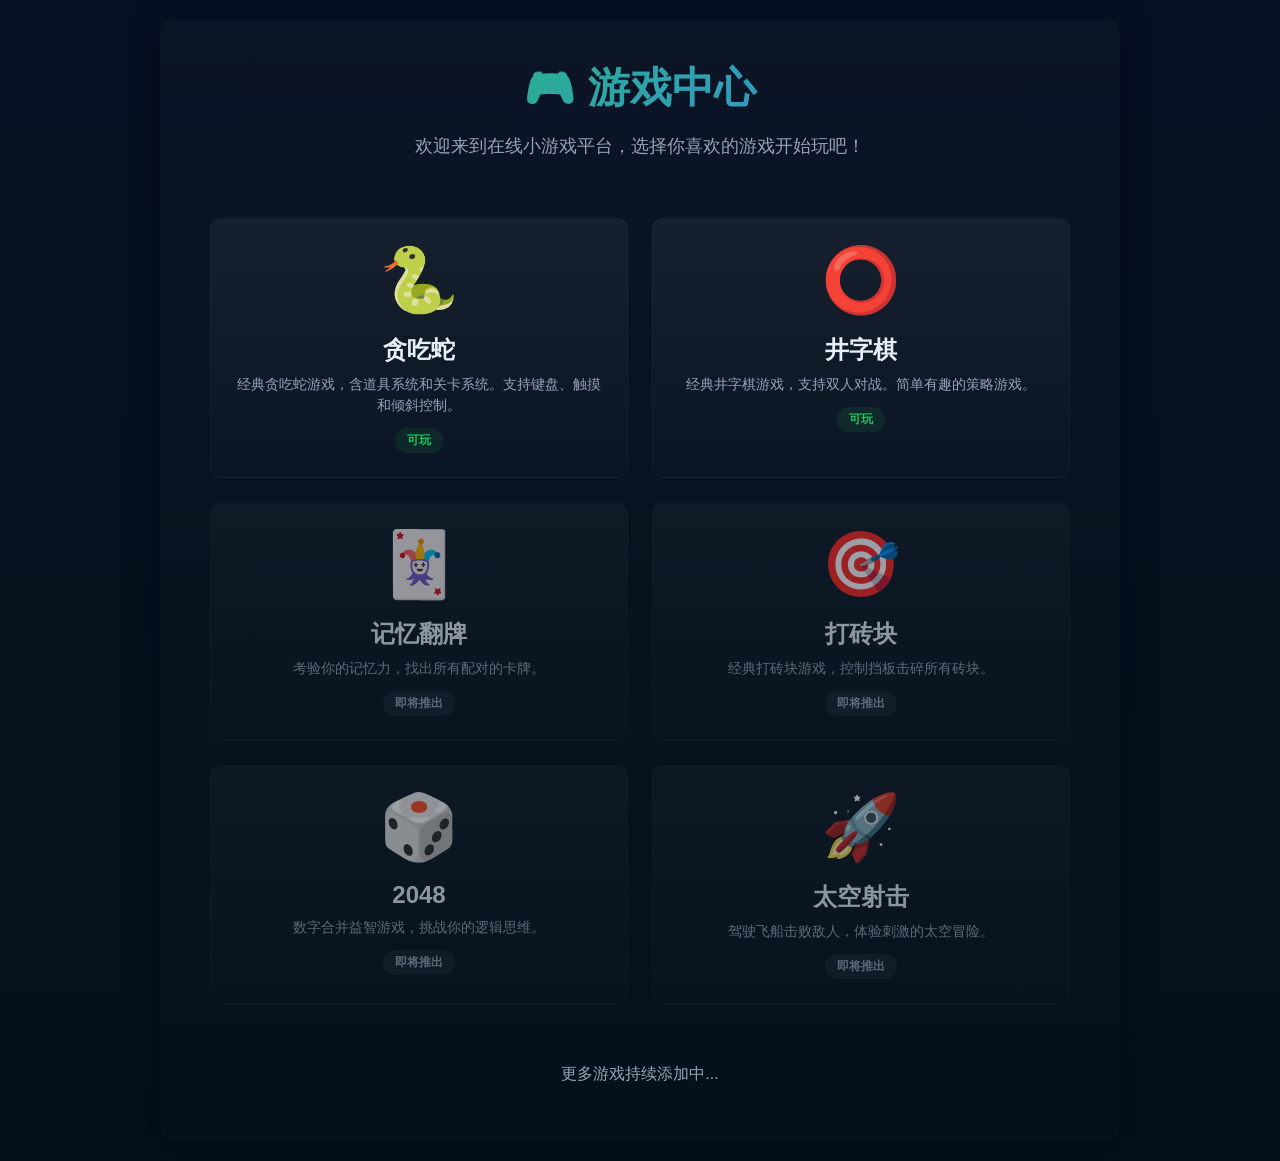
==== index.html @ 362be87c "Transform website into gaming portal with multiple games Co-authored-by: shengfen132 <253146597+shen" ====
<!doctype html>
<html lang="zh-CN">
<head>
  <meta charset="utf-8" />
  <meta name="viewport" content="width=device-width,initial-scale=1" />
  <title>游戏中心 - 在线小游戏平台</title>
  <link rel="stylesheet" href="style.css" />
  <style>
    .game-portal {
      text-align: center;
      padding: 40px 20px;
    }
    .game-portal h1 {
      font-size: 42px;
      margin-bottom: 12px;
      background: linear-gradient(135deg, #22c55e, #3b82f6);
      -webkit-background-clip: text;
      -webkit-text-fill-color: transparent;
      background-clip: text;
    }
    .game-portal .subtitle {
      color: var(--muted);
      font-size: 18px;
      margin-bottom: 40px;
    }
    .game-grid {
      display: grid;
      grid-template-columns: repeat(auto-fit, minmax(280px, 1fr));
      gap: 24px;
      max-width: 900px;
      margin: 0 auto;
      padding: 20px;
    }
    .game-card {
      background: linear-gradient(180deg, rgba(255,255,255,0.05), rgba(255,255,255,0.01));
      border: 1px solid var(--glass);
      border-radius: 12px;
      padding: 24px;
      transition: all 0.3s ease;
      text-decoration: none;
      color: inherit;
      display: flex;
      flex-direction: column;
      align-items: center;
      cursor: pointer;
    }
    .game-card:hover {
      transform: translateY(-4px);
      box-shadow: 0 8px 30px rgba(34, 197, 94, 0.2);
      border-color: rgba(34, 197, 94, 0.3);
    }
    .game-icon {
      font-size: 64px;
      margin-bottom: 16px;
    }
    .game-card h2 {
      font-size: 24px;
      margin: 0 0 8px 0;
      color: #e6eef6;
    }
    .game-card p {
      color: var(--muted);
      margin: 0;
      font-size: 14px;
      line-height: 1.5;
    }
    .game-status {
      margin-top: 12px;
      padding: 4px 12px;
      background: rgba(34, 197, 94, 0.1);
      color: #22c55e;
      border-radius: 12px;
      font-size: 12px;
      font-weight: 600;
    }
    .coming-soon {
      background: rgba(148, 163, 184, 0.1);
      color: var(--muted);
    }
  </style>
</head>
<body>
  <main class="container game-portal">
    <h1>🎮 游戏中心</h1>
    <p class="subtitle">欢迎来到在线小游戏平台，选择你喜欢的游戏开始玩吧！</p>
    
    <div class="game-grid">
      <a href="snake.html" class="game-card">
        <div class="game-icon">🐍</div>
        <h2>贪吃蛇</h2>
        <p>经典贪吃蛇游戏，含道具系统和关卡系统。支持键盘、触摸和倾斜控制。</p>
        <span class="game-status">可玩</span>
      </a>
      
      <a href="tictactoe.html" class="game-card">
        <div class="game-icon">⭕</div>
        <h2>井字棋</h2>
        <p>经典井字棋游戏，支持双人对战。简单有趣的策略游戏。</p>
        <span class="game-status">可玩</span>
      </a>
      
      <a href="#" class="game-card" onclick="return false;" style="opacity: 0.6; cursor: not-allowed;">
        <div class="game-icon">🃏</div>
        <h2>记忆翻牌</h2>
        <p>考验你的记忆力，找出所有配对的卡牌。</p>
        <span class="game-status coming-soon">即将推出</span>
      </a>
      
      <a href="#" class="game-card" onclick="return false;" style="opacity: 0.6; cursor: not-allowed;">
        <div class="game-icon">🎯</div>
        <h2>打砖块</h2>
        <p>经典打砖块游戏，控制挡板击碎所有砖块。</p>
        <span class="game-status coming-soon">即将推出</span>
      </a>
      
      <a href="#" class="game-card" onclick="return false;" style="opacity: 0.6; cursor: not-allowed;">
        <div class="game-icon">🎲</div>
        <h2>2048</h2>
        <p>数字合并益智游戏，挑战你的逻辑思维。</p>
        <span class="game-status coming-soon">即将推出</span>
      </a>
      
      <a href="#" class="game-card" onclick="return false;" style="opacity: 0.6; cursor: not-allowed;">
        <div class="game-icon">🚀</div>
        <h2>太空射击</h2>
        <p>驾驶飞船击败敌人，体验刺激的太空冒险。</p>
        <span class="game-status coming-soon">即将推出</span>
      </a>
    </div>
    
    <p class="hint" style="margin-top: 40px;">更多游戏持续添加中...</p>
  </main>
</body>
</html>
---- style.css ----
:root{
  --bg:#071025;
  --panel:#0b1220;
  --accent:#22c55e;
  --muted:#94a3b8;
  --glass: rgba(255,255,255,0.03);
}
*{box-sizing:border-box}
body{
  margin:0;
  font-family:Inter,Segoe UI,Arial,Helvetica,sans-serif;
  background:linear-gradient(180deg,#071022 0%, #04111a 100%);
  color:#e6eef6;
  min-height:100vh;
  display:flex;
  align-items:center;
  justify-content:center;
  padding:20px;
}
.container{
  width:100%;
  max-width:960px;
  background:linear-gradient(180deg, rgba(255,255,255,0.02), transparent);
  border-radius:12px;
  padding:18px;
  box-shadow: 0 8px 30px rgba(2,6,23,0.6);
}
.topbar{
  display:flex;
  align-items:center;
  justify-content:space-between;
  gap:12px;
  flex-wrap:wrap;
}
h1{margin:0 0 8px 0; font-size:20px}
.top-actions{display:flex; gap:12px; align-items:center; flex-wrap:wrap}
.score{font-weight:700}
.level{font-weight:700; color:#22c55e}
.controls{
  display:flex;
  justify-content:space-between;
  align-items:center;
  gap:12px;
  margin:12px 0;
  flex-wrap:wrap;
}
.controls button{padding:8px 12px}
.left-controls, .right-controls{display:flex; gap:8px; align-items:center}
.right-controls label{display:flex; align-items:center; gap:6px; color:var(--muted)}
.small{padding:6px 8px; font-size:13px}

.game-area{
  display:flex;
  gap:12px;
  align-items:flex-start;
  position:relative;
}
canvas{
  width:600px;
  max-width:60vw;
  height:auto;
  background:#021119;
  display:block;
  border-radius:8px;
  border:1px solid var(--glass);
}
.leaderboard{
  width:220px;
  background:linear-gradient(180deg, rgba(255,255,255,0.01), transparent);
  border-radius:8px;
  padding:10px;
  border:1px solid var(--glass);
  color:var(--muted);
}
.leaderboard h2{margin:0 0 8px 0; font-size:16px; color:var(--text)}
.leaderboard ol{padding-left:18px; margin:0 0 8px 0}
.hint{color:var(--muted); margin-top:10px}

/* 道具说明 */
.prop-legend, .level-legend{
  margin-top:12px;
  padding:10px;
  background:rgba(255,255,255,0.02);
  border-radius:8px;
  border:1px solid var(--glass);
  color:var(--muted);
}
.prop-legend summary, .level-legend summary{
  cursor:pointer;
  font-weight:600;
  padding:4px;
  user-select:none;
}
.prop-legend summary:hover, .level-legend summary:hover{
  color:var(--accent);
}
.prop-legend ul, .level-legend ul{
  margin:8px 0 0 0;
  padding-left:20px;
}
.prop-legend li, .level-legend li{
  margin:4px 0;
  font-size:14px;
}

/* 道具颜色 */
.prop-speed{color:#fbbf24}
.prop-slow{color:#3b82f6}
.prop-double{color:#8b5cf6}
.prop-invincible{color:#ec4899}
.prop-shrink{color:#10b981}

/* 关卡说明注释 */
.level-note{
  margin-top:8px;
  font-size:13px;
  color:#94a3b8;
}

/* 虚拟 D-pad（移动端） */
.dpad{
  position:absolute;
  left:12px;
  bottom:12px;
  width:140px;
  height:140px;
  display:grid;
  grid-template-rows:40px 60px 40px;
  grid-template-columns:40px 60px 40px;
  gap:6px;
  pointer-events:none; /* 默认不可点（在移动端检测到触摸时启用） */
}
.dpad-btn{
  pointer-events:auto;
  background:rgba(255,255,255,0.03);
  color:var(--text);
  border-radius:8px;
  border:1px solid rgba(255,255,255,0.04);
  font-size:18px;
  display:flex;
  align-items:center;
  justify-content:center;
  user-select:none;
  touch-action:none;
}
.dpad .up{grid-column:2; grid-row:1}
.dpad .left{grid-column:1; grid-row:2}
.dpad .down{grid-column:2; grid-row:2}
.dpad .right{grid-column:3; grid-row:2}

/* Modal */
.modal{
  position:fixed;
  inset:0;
  display:flex;
  align-items:center;
  justify-content:center;
  background:rgba(0,0,0,0.45);
  visibility:hidden;
  opacity:0;
  transition:opacity .15s;
}
.modal[aria-hidden="false"]{
  visibility:visible;
  opacity:1;
}
.modal-content{
  background:var(--panel);
  padding:16px;
  border-radius:10px;
  min-width:280px;
  color:var(--text);
}
.modal-content label{display:block; margin-top:8px}
.modal-actions{display:flex; gap:8px; justify-content:flex-end; margin-top:12px}

/* 适配小屏幕 */
@media (max-width:820px){
  .game-area{flex-direction:column; align-items:center}
  .leaderboard{width:100%; max-width:360px}
  .dpad{left:50%; transform:translateX(-50%); bottom:12px}
}
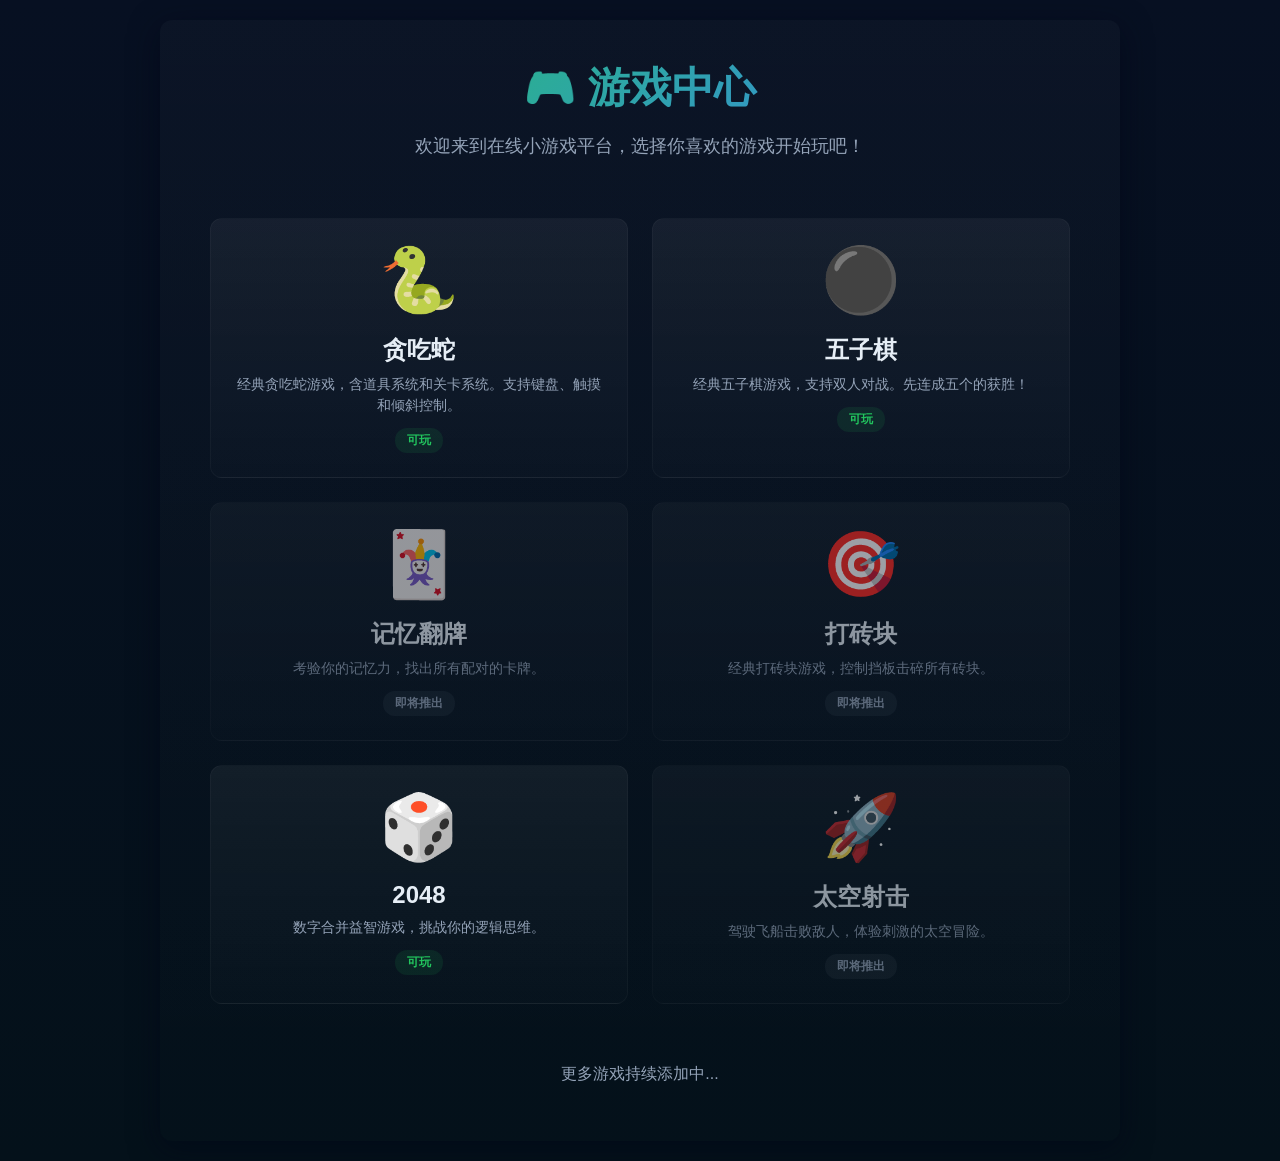
==== commit c0b14e69: "Convert tic-tac-toe to Gomoku and add 2048 game Co-authored-by: shengfen132 <253146597+shengfen132@u" ====
--- a/index.html
+++ b/index.html
@@ -77,6 +77,11 @@
       background: rgba(148, 163, 184, 0.1);
       color: var(--muted);
     }
+    .game-card.disabled {
+      opacity: 0.6;
+      cursor: not-allowed;
+      pointer-events: none;
+    }
   </style>
 </head>
 <body>
@@ -93,39 +98,39 @@
       </a>
       
       <a href="tictactoe.html" class="game-card">
-        <div class="game-icon">⭕</div>
-        <h2>井字棋</h2>
-        <p>经典井字棋游戏，支持双人对战。简单有趣的策略游戏。</p>
+        <div class="game-icon">⚫</div>
+        <h2>五子棋</h2>
+        <p>经典五子棋游戏，支持双人对战。先连成五个的获胜！</p>
         <span class="game-status">可玩</span>
       </a>
       
-      <a href="#" class="game-card" onclick="return false;" style="opacity: 0.6; cursor: not-allowed;">
+      <div class="game-card disabled" role="button" aria-disabled="true">
         <div class="game-icon">🃏</div>
         <h2>记忆翻牌</h2>
         <p>考验你的记忆力，找出所有配对的卡牌。</p>
         <span class="game-status coming-soon">即将推出</span>
-      </a>
+      </div>
       
-      <a href="#" class="game-card" onclick="return false;" style="opacity: 0.6; cursor: not-allowed;">
+      <div class="game-card disabled" role="button" aria-disabled="true">
         <div class="game-icon">🎯</div>
         <h2>打砖块</h2>
         <p>经典打砖块游戏，控制挡板击碎所有砖块。</p>
         <span class="game-status coming-soon">即将推出</span>
-      </a>
+      </div>
       
-      <a href="#" class="game-card" onclick="return false;" style="opacity: 0.6; cursor: not-allowed;">
+      <a href="2048.html" class="game-card">
         <div class="game-icon">🎲</div>
         <h2>2048</h2>
         <p>数字合并益智游戏，挑战你的逻辑思维。</p>
-        <span class="game-status coming-soon">即将推出</span>
+        <span class="game-status">可玩</span>
       </a>
       
-      <a href="#" class="game-card" onclick="return false;" style="opacity: 0.6; cursor: not-allowed;">
+      <div class="game-card disabled" role="button" aria-disabled="true">
         <div class="game-icon">🚀</div>
         <h2>太空射击</h2>
         <p>驾驶飞船击败敌人，体验刺激的太空冒险。</p>
         <span class="game-status coming-soon">即将推出</span>
-      </a>
+      </div>
     </div>
     
     <p class="hint" style="margin-top: 40px;">更多游戏持续添加中...</p>
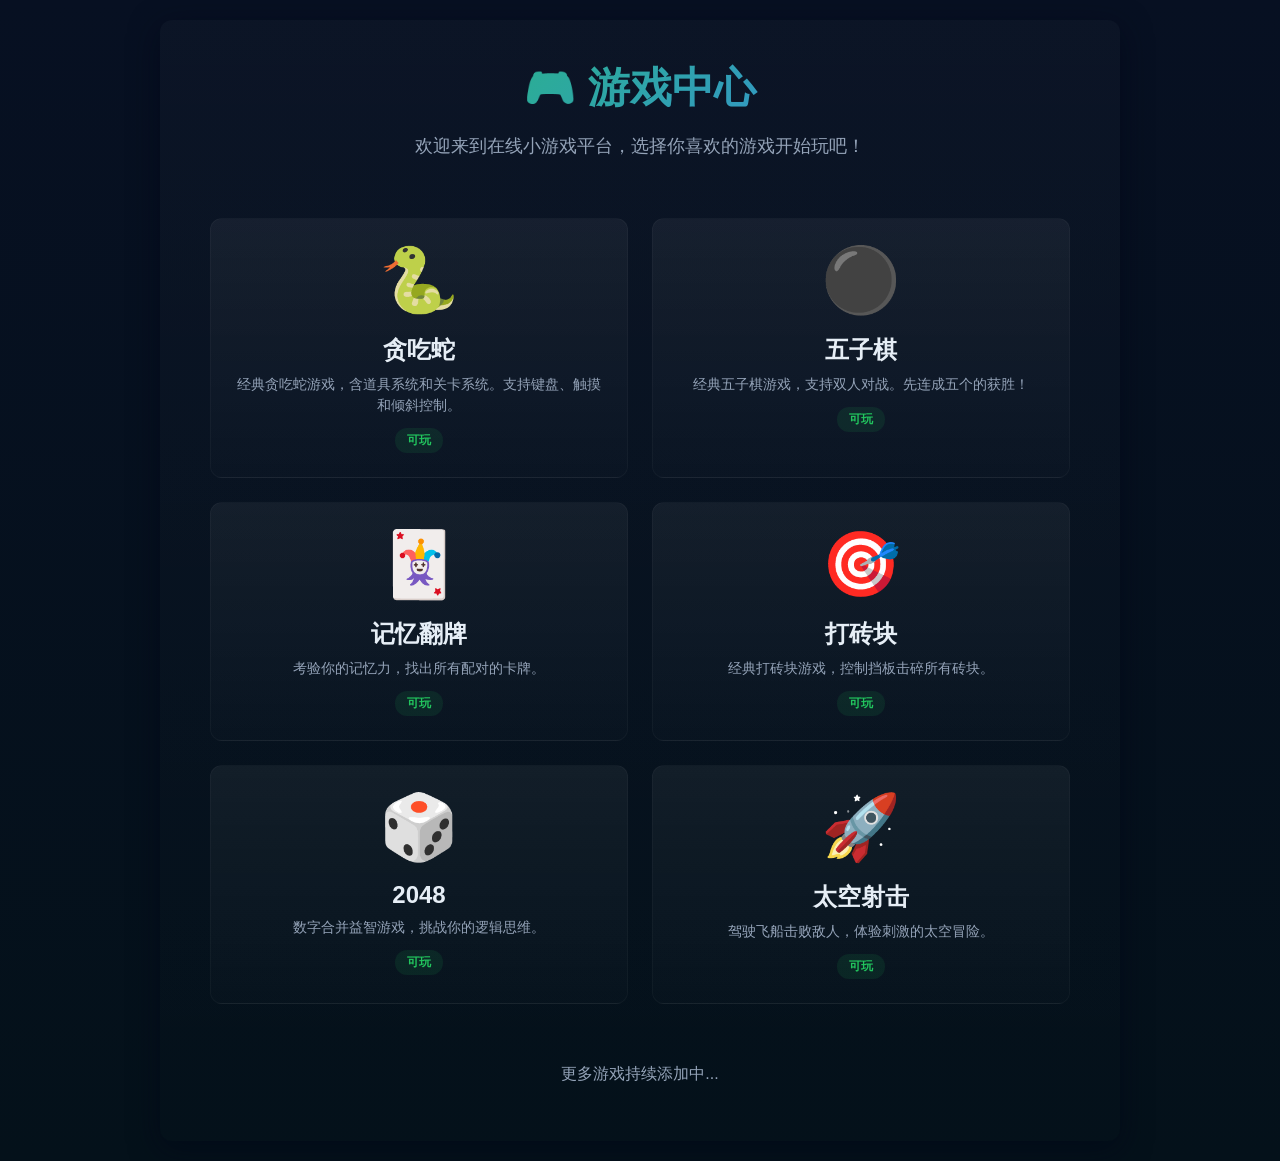
==== commit 35c40f94: "Add three new games: memory, breakout, and space shooter Co-authored-by: shengfen132 <253146597+shen" ====
--- a/index.html
+++ b/index.html
@@ -104,19 +104,19 @@
         <span class="game-status">可玩</span>
       </a>
       
-      <div class="game-card disabled" role="button" aria-disabled="true">
+      <a href="memory.html" class="game-card">
         <div class="game-icon">🃏</div>
         <h2>记忆翻牌</h2>
         <p>考验你的记忆力，找出所有配对的卡牌。</p>
-        <span class="game-status coming-soon">即将推出</span>
-      </div>
+        <span class="game-status">可玩</span>
+      </a>
       
-      <div class="game-card disabled" role="button" aria-disabled="true">
+      <a href="breakout.html" class="game-card">
         <div class="game-icon">🎯</div>
         <h2>打砖块</h2>
         <p>经典打砖块游戏，控制挡板击碎所有砖块。</p>
-        <span class="game-status coming-soon">即将推出</span>
-      </div>
+        <span class="game-status">可玩</span>
+      </a>
       
       <a href="2048.html" class="game-card">
         <div class="game-icon">🎲</div>
@@ -125,12 +125,12 @@
         <span class="game-status">可玩</span>
       </a>
       
-      <div class="game-card disabled" role="button" aria-disabled="true">
+      <a href="spaceshooter.html" class="game-card">
         <div class="game-icon">🚀</div>
         <h2>太空射击</h2>
         <p>驾驶飞船击败敌人，体验刺激的太空冒险。</p>
-        <span class="game-status coming-soon">即将推出</span>
-      </div>
+        <span class="game-status">可玩</span>
+      </a>
     </div>
     
     <p class="hint" style="margin-top: 40px;">更多游戏持续添加中...</p>
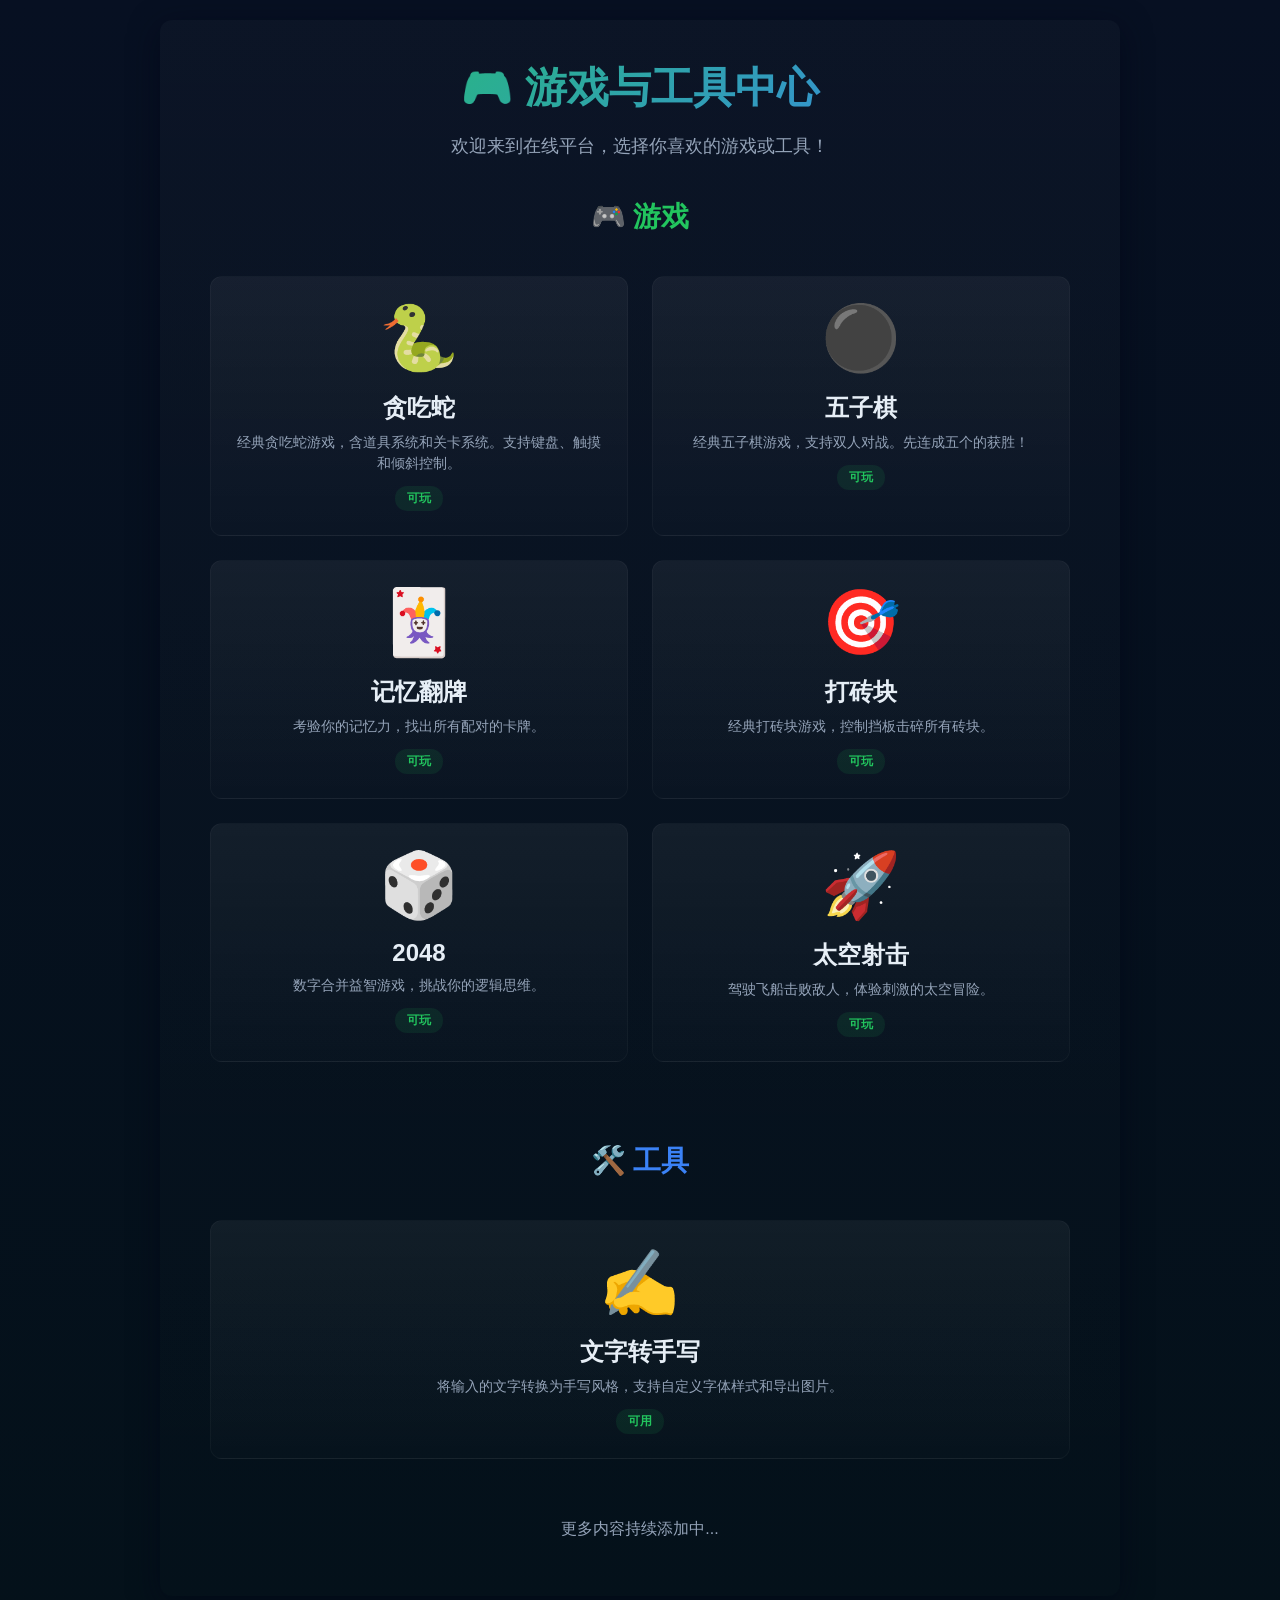
==== commit 5a90348a: "Add website categorization and text-to-handwriting tool Co-authored-by: shengfen132 <253146597+sheng" ====
--- a/index.html
+++ b/index.html
@@ -3,7 +3,7 @@
 <head>
   <meta charset="utf-8" />
   <meta name="viewport" content="width=device-width,initial-scale=1" />
-  <title>游戏中心 - 在线小游戏平台</title>
+  <title>游戏与工具中心 - 在线平台</title>
   <link rel="stylesheet" href="style.css" />
   <style>
     .game-portal {
@@ -86,9 +86,10 @@
 </head>
 <body>
   <main class="container game-portal">
-    <h1>🎮 游戏中心</h1>
-    <p class="subtitle">欢迎来到在线小游戏平台，选择你喜欢的游戏开始玩吧！</p>
+    <h1>🎮 游戏与工具中心</h1>
+    <p class="subtitle">欢迎来到在线平台，选择你喜欢的游戏或工具！</p>
     
+    <h2 style="text-align: center; margin: 40px 0 20px 0; color: #22c55e; font-size: 28px;">🎮 游戏</h2>
     <div class="game-grid">
       <a href="snake.html" class="game-card">
         <div class="game-icon">🐍</div>
@@ -133,7 +134,17 @@
       </a>
     </div>
     
-    <p class="hint" style="margin-top: 40px;">更多游戏持续添加中...</p>
+    <h2 style="text-align: center; margin: 60px 0 20px 0; color: #3b82f6; font-size: 28px;">🛠️ 工具</h2>
+    <div class="game-grid">
+      <a href="handwriting.html" class="game-card">
+        <div class="game-icon">✍️</div>
+        <h2>文字转手写</h2>
+        <p>将输入的文字转换为手写风格，支持自定义字体样式和导出图片。</p>
+        <span class="game-status">可用</span>
+      </a>
+    </div>
+    
+    <p class="hint" style="margin-top: 40px;">更多内容持续添加中...</p>
   </main>
 </body>
 </html>
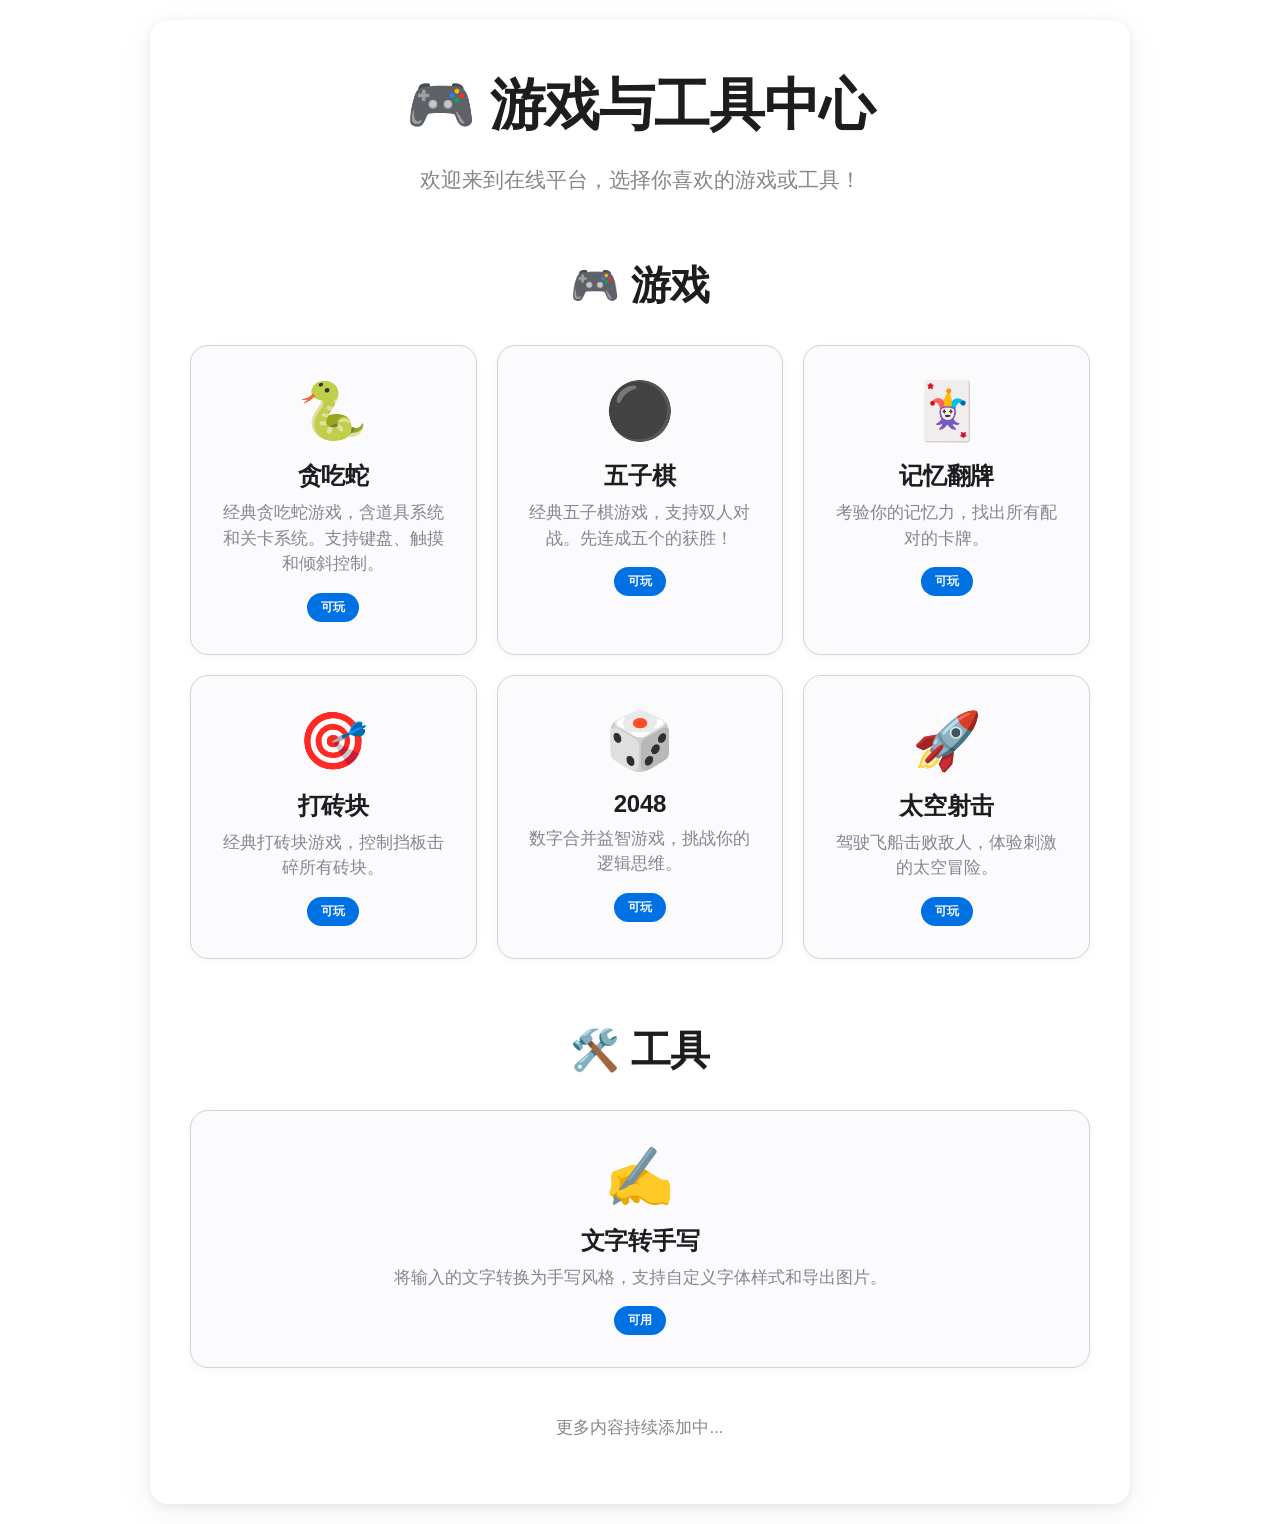
==== commit 03a315b5: "Add 5 new handwriting fonts and Apple-style design Co-authored-by: shengfen132 <253146597+shengfen13" ====
--- a/index.html
+++ b/index.html
@@ -8,79 +8,98 @@
   <style>
     .game-portal {
       text-align: center;
-      padding: 40px 20px;
+      padding: 48px 20px;
     }
     .game-portal h1 {
-      font-size: 42px;
-      margin-bottom: 12px;
-      background: linear-gradient(135deg, #22c55e, #3b82f6);
-      -webkit-background-clip: text;
-      -webkit-text-fill-color: transparent;
-      background-clip: text;
+      font-size: 56px;
+      font-weight: 600;
+      margin-bottom: 8px;
+      color: #1d1d1f;
+      letter-spacing: -0.02em;
     }
     .game-portal .subtitle {
-      color: var(--muted);
-      font-size: 18px;
-      margin-bottom: 40px;
+      color: #86868b;
+      font-size: 21px;
+      margin-bottom: 48px;
+      font-weight: 400;
+      line-height: 1.4;
     }
     .game-grid {
       display: grid;
       grid-template-columns: repeat(auto-fit, minmax(280px, 1fr));
-      gap: 24px;
-      max-width: 900px;
+      gap: 20px;
+      max-width: 980px;
       margin: 0 auto;
-      padding: 20px;
+      padding: 0 20px;
     }
     .game-card {
-      background: linear-gradient(180deg, rgba(255,255,255,0.05), rgba(255,255,255,0.01));
-      border: 1px solid var(--glass);
-      border-radius: 12px;
-      padding: 24px;
-      transition: all 0.3s ease;
+      background: #fbfbfd;
+      border: 1px solid #d2d2d7;
+      border-radius: 18px;
+      padding: 32px 24px;
+      transition: all 0.3s cubic-bezier(0.4, 0, 0.2, 1);
       text-decoration: none;
       color: inherit;
       display: flex;
       flex-direction: column;
       align-items: center;
       cursor: pointer;
+      box-shadow: 0 2px 8px rgba(0,0,0,0.04);
     }
     .game-card:hover {
       transform: translateY(-4px);
-      box-shadow: 0 8px 30px rgba(34, 197, 94, 0.2);
-      border-color: rgba(34, 197, 94, 0.3);
+      box-shadow: 0 8px 24px rgba(0,0,0,0.12);
+      border-color: #0071e3;
     }
     .game-icon {
-      font-size: 64px;
+      font-size: 56px;
       margin-bottom: 16px;
     }
     .game-card h2 {
       font-size: 24px;
+      font-weight: 600;
       margin: 0 0 8px 0;
-      color: #e6eef6;
+      color: #1d1d1f;
+      letter-spacing: -0.01em;
     }
     .game-card p {
-      color: var(--muted);
+      color: #86868b;
       margin: 0;
-      font-size: 14px;
+      font-size: 17px;
       line-height: 1.5;
+      font-weight: 400;
     }
     .game-status {
-      margin-top: 12px;
-      padding: 4px 12px;
-      background: rgba(34, 197, 94, 0.1);
-      color: #22c55e;
-      border-radius: 12px;
+      margin-top: 16px;
+      padding: 6px 14px;
+      background: #0071e3;
+      color: #ffffff;
+      border-radius: 980px;
       font-size: 12px;
       font-weight: 600;
+      letter-spacing: -0.01em;
     }
     .coming-soon {
-      background: rgba(148, 163, 184, 0.1);
-      color: var(--muted);
+      background: #f5f5f7;
+      color: #86868b;
     }
     .game-card.disabled {
       opacity: 0.6;
       cursor: not-allowed;
       pointer-events: none;
+    }
+    .section-title {
+      text-align: center;
+      margin: 64px 0 32px 0;
+      color: #1d1d1f;
+      font-size: 40px;
+      font-weight: 600;
+      letter-spacing: -0.01em;
+    }
+    .hint {
+      color: #86868b;
+      margin-top: 48px;
+      font-size: 17px;
     }
   </style>
 </head>
@@ -89,7 +108,7 @@
     <h1>🎮 游戏与工具中心</h1>
     <p class="subtitle">欢迎来到在线平台，选择你喜欢的游戏或工具！</p>
     
-    <h2 style="text-align: center; margin: 40px 0 20px 0; color: #22c55e; font-size: 28px;">🎮 游戏</h2>
+    <h2 class="section-title">🎮 游戏</h2>
     <div class="game-grid">
       <a href="snake.html" class="game-card">
         <div class="game-icon">🐍</div>
@@ -134,7 +153,7 @@
       </a>
     </div>
     
-    <h2 style="text-align: center; margin: 60px 0 20px 0; color: #3b82f6; font-size: 28px;">🛠️ 工具</h2>
+    <h2 class="section-title">🛠️ 工具</h2>
     <div class="game-grid">
       <a href="handwriting.html" class="game-card">
         <div class="game-icon">✍️</div>
@@ -144,7 +163,7 @@
       </a>
     </div>
     
-    <p class="hint" style="margin-top: 40px;">更多内容持续添加中...</p>
+    <p class="hint">更多内容持续添加中...</p>
   </main>
 </body>
 </html>
--- a/style.css
+++ b/style.css
@@ -1,29 +1,33 @@
 :root{
-  --bg:#071025;
-  --panel:#0b1220;
-  --accent:#22c55e;
-  --muted:#94a3b8;
-  --glass: rgba(255,255,255,0.03);
+  --bg:#ffffff;
+  --panel:#f5f5f7;
+  --accent:#0071e3;
+  --muted:#86868b;
+  --glass: rgba(0,0,0,0.03);
+  --text:#1d1d1f;
+  --border:#d2d2d7;
 }
 *{box-sizing:border-box}
 body{
   margin:0;
-  font-family:Inter,Segoe UI,Arial,Helvetica,sans-serif;
-  background:linear-gradient(180deg,#071022 0%, #04111a 100%);
-  color:#e6eef6;
+  font-family:-apple-system, BlinkMacSystemFont, "SF Pro Text", "SF Pro Display", "Helvetica Neue", Helvetica, Arial, sans-serif;
+  background:#ffffff;
+  color:#1d1d1f;
   min-height:100vh;
   display:flex;
   align-items:center;
   justify-content:center;
   padding:20px;
+  -webkit-font-smoothing:antialiased;
+  -moz-osx-font-smoothing:grayscale;
 }
 .container{
   width:100%;
-  max-width:960px;
-  background:linear-gradient(180deg, rgba(255,255,255,0.02), transparent);
-  border-radius:12px;
-  padding:18px;
-  box-shadow: 0 8px 30px rgba(2,6,23,0.6);
+  max-width:980px;
+  background:#ffffff;
+  border-radius:18px;
+  padding:24px;
+  box-shadow: 0 2px 10px rgba(0,0,0,0.08), 0 10px 40px rgba(0,0,0,0.05);
 }
 .topbar{
   display:flex;
@@ -32,10 +36,10 @@
   gap:12px;
   flex-wrap:wrap;
 }
-h1{margin:0 0 8px 0; font-size:20px}
+h1{margin:0 0 8px 0; font-size:32px; font-weight:600; letter-spacing:-0.01em}
 .top-actions{display:flex; gap:12px; align-items:center; flex-wrap:wrap}
-.score{font-weight:700}
-.level{font-weight:700; color:#22c55e}
+.score{font-weight:600; color:var(--text)}
+.level{font-weight:600; color:var(--accent)}
 .controls{
   display:flex;
   justify-content:space-between;
@@ -59,30 +63,31 @@
   width:600px;
   max-width:60vw;
   height:auto;
-  background:#021119;
+  background:#f5f5f7;
   display:block;
-  border-radius:8px;
-  border:1px solid var(--glass);
+  border-radius:12px;
+  border:1px solid var(--border);
+  box-shadow: 0 2px 8px rgba(0,0,0,0.04);
 }
 .leaderboard{
   width:220px;
-  background:linear-gradient(180deg, rgba(255,255,255,0.01), transparent);
-  border-radius:8px;
-  padding:10px;
-  border:1px solid var(--glass);
-  color:var(--muted);
+  background:#f5f5f7;
+  border-radius:12px;
+  padding:16px;
+  border:1px solid var(--border);
+  box-shadow: 0 2px 8px rgba(0,0,0,0.04);
 }
-.leaderboard h2{margin:0 0 8px 0; font-size:16px; color:var(--text)}
+.leaderboard h2{margin:0 0 12px 0; font-size:17px; font-weight:600; color:var(--text)}
 .leaderboard ol{padding-left:18px; margin:0 0 8px 0}
 .hint{color:var(--muted); margin-top:10px}
 
 /* 道具说明 */
 .prop-legend, .level-legend{
   margin-top:12px;
-  padding:10px;
-  background:rgba(255,255,255,0.02);
-  border-radius:8px;
-  border:1px solid var(--glass);
+  padding:12px;
+  background:#f5f5f7;
+  border-radius:12px;
+  border:1px solid var(--border);
   color:var(--muted);
 }
 .prop-legend summary, .level-legend summary{
@@ -132,16 +137,17 @@
 }
 .dpad-btn{
   pointer-events:auto;
-  background:rgba(255,255,255,0.03);
+  background:#f5f5f7;
   color:var(--text);
-  border-radius:8px;
-  border:1px solid rgba(255,255,255,0.04);
+  border-radius:10px;
+  border:1px solid var(--border);
   font-size:18px;
   display:flex;
   align-items:center;
   justify-content:center;
   user-select:none;
   touch-action:none;
+  box-shadow: 0 1px 3px rgba(0,0,0,0.08);
 }
 .dpad .up{grid-column:2; grid-row:1}
 .dpad .left{grid-column:1; grid-row:2}
@@ -165,11 +171,12 @@
   opacity:1;
 }
 .modal-content{
-  background:var(--panel);
-  padding:16px;
-  border-radius:10px;
-  min-width:280px;
+  background:#ffffff;
+  padding:24px;
+  border-radius:18px;
+  min-width:320px;
   color:var(--text);
+  box-shadow: 0 4px 20px rgba(0,0,0,0.15);
 }
 .modal-content label{display:block; margin-top:8px}
 .modal-actions{display:flex; gap:8px; justify-content:flex-end; margin-top:12px}
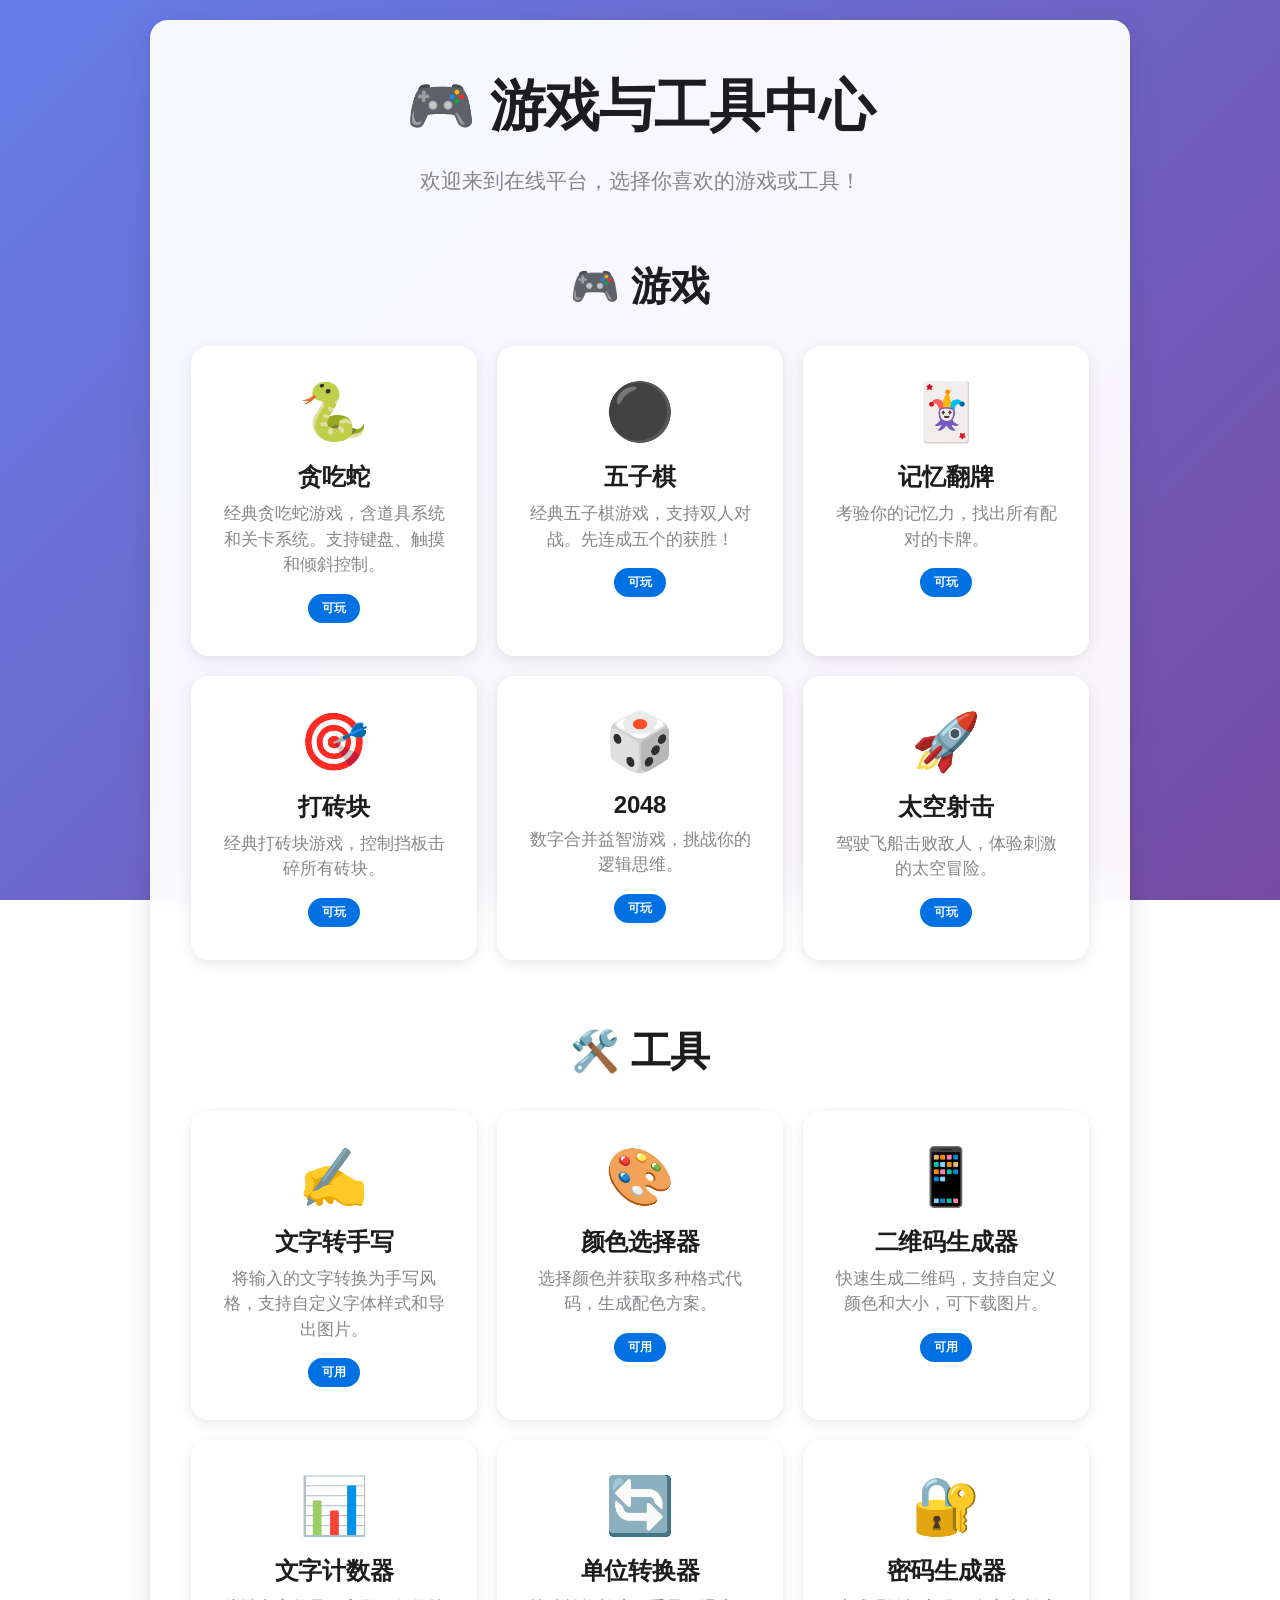
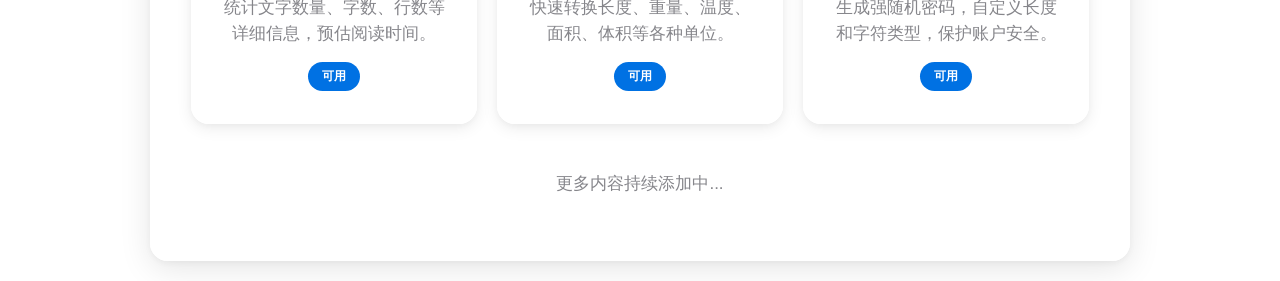
==== commit 920f1c48: "Add Apple-style design and 5 new utility tools Co-authored-by: shengfen132 <253146597+shengfen132@us" ====
--- a/index.html
+++ b/index.html
@@ -6,6 +6,10 @@
   <title>游戏与工具中心 - 在线平台</title>
   <link rel="stylesheet" href="style.css" />
   <style>
+    body {
+      background: linear-gradient(135deg, #667eea 0%, #764ba2 100%);
+      background-attachment: fixed;
+    }
     .game-portal {
       text-align: center;
       padding: 48px 20px;
@@ -16,6 +20,17 @@
       margin-bottom: 8px;
       color: #1d1d1f;
       letter-spacing: -0.02em;
+      animation: fadeInDown 0.6s ease-out;
+    }
+    @keyframes fadeInDown {
+      from {
+        opacity: 0;
+        transform: translateY(-20px);
+      }
+      to {
+        opacity: 1;
+        transform: translateY(0);
+      }
     }
     .game-portal .subtitle {
       color: #86868b;
@@ -23,6 +38,15 @@
       margin-bottom: 48px;
       font-weight: 400;
       line-height: 1.4;
+      animation: fadeIn 0.8s ease-out;
+    }
+    @keyframes fadeIn {
+      from {
+        opacity: 0;
+      }
+      to {
+        opacity: 1;
+      }
     }
     .game-grid {
       display: grid;
@@ -33,8 +57,10 @@
       padding: 0 20px;
     }
     .game-card {
-      background: #fbfbfd;
-      border: 1px solid #d2d2d7;
+      background: rgba(255, 255, 255, 0.95);
+      backdrop-filter: blur(10px);
+      -webkit-backdrop-filter: blur(10px);
+      border: 1px solid rgba(255, 255, 255, 0.5);
       border-radius: 18px;
       padding: 32px 24px;
       transition: all 0.3s cubic-bezier(0.4, 0, 0.2, 1);
@@ -44,12 +70,30 @@
       flex-direction: column;
       align-items: center;
       cursor: pointer;
-      box-shadow: 0 2px 8px rgba(0,0,0,0.04);
-    }
+      box-shadow: 0 4px 16px rgba(0,0,0,0.08), 0 2px 8px rgba(0,0,0,0.04);
+      animation: fadeInUp 0.6s ease-out backwards;
+    }
+    @keyframes fadeInUp {
+      from {
+        opacity: 0;
+        transform: translateY(20px);
+      }
+      to {
+        opacity: 1;
+        transform: translateY(0);
+      }
+    }
+    .game-card:nth-child(1) { animation-delay: 0.1s; }
+    .game-card:nth-child(2) { animation-delay: 0.15s; }
+    .game-card:nth-child(3) { animation-delay: 0.2s; }
+    .game-card:nth-child(4) { animation-delay: 0.25s; }
+    .game-card:nth-child(5) { animation-delay: 0.3s; }
+    .game-card:nth-child(6) { animation-delay: 0.35s; }
     .game-card:hover {
-      transform: translateY(-4px);
-      box-shadow: 0 8px 24px rgba(0,0,0,0.12);
-      border-color: #0071e3;
+      transform: translateY(-8px);
+      box-shadow: 0 12px 32px rgba(0,0,0,0.15), 0 4px 16px rgba(0,0,0,0.08);
+      border-color: rgba(0, 113, 227, 0.5);
+      background: rgba(255, 255, 255, 1);
     }
     .game-icon {
       font-size: 56px;
@@ -161,6 +205,41 @@
         <p>将输入的文字转换为手写风格，支持自定义字体样式和导出图片。</p>
         <span class="game-status">可用</span>
       </a>
+      
+      <a href="colorpicker.html" class="game-card">
+        <div class="game-icon">🎨</div>
+        <h2>颜色选择器</h2>
+        <p>选择颜色并获取多种格式代码，生成配色方案。</p>
+        <span class="game-status">可用</span>
+      </a>
+      
+      <a href="qrcode.html" class="game-card">
+        <div class="game-icon">📱</div>
+        <h2>二维码生成器</h2>
+        <p>快速生成二维码，支持自定义颜色和大小，可下载图片。</p>
+        <span class="game-status">可用</span>
+      </a>
+      
+      <a href="textcounter.html" class="game-card">
+        <div class="game-icon">📊</div>
+        <h2>文字计数器</h2>
+        <p>统计文字数量、字数、行数等详细信息，预估阅读时间。</p>
+        <span class="game-status">可用</span>
+      </a>
+      
+      <a href="unitconverter.html" class="game-card">
+        <div class="game-icon">🔄</div>
+        <h2>单位转换器</h2>
+        <p>快速转换长度、重量、温度、面积、体积等各种单位。</p>
+        <span class="game-status">可用</span>
+      </a>
+      
+      <a href="passwordgen.html" class="game-card">
+        <div class="game-icon">🔐</div>
+        <h2>密码生成器</h2>
+        <p>生成强随机密码，自定义长度和字符类型，保护账户安全。</p>
+        <span class="game-status">可用</span>
+      </a>
     </div>
     
     <p class="hint">更多内容持续添加中...</p>
--- a/style.css
+++ b/style.css
@@ -11,7 +11,8 @@
 body{
   margin:0;
   font-family:-apple-system, BlinkMacSystemFont, "SF Pro Text", "SF Pro Display", "Helvetica Neue", Helvetica, Arial, sans-serif;
-  background:#ffffff;
+  background: linear-gradient(135deg, #f5f7fa 0%, #c3cfe2 100%);
+  background-attachment: fixed;
   color:#1d1d1f;
   min-height:100vh;
   display:flex;
@@ -24,10 +25,13 @@
 .container{
   width:100%;
   max-width:980px;
-  background:#ffffff;
+  background: rgba(255, 255, 255, 0.95);
+  backdrop-filter: blur(20px);
+  -webkit-backdrop-filter: blur(20px);
   border-radius:18px;
   padding:24px;
-  box-shadow: 0 2px 10px rgba(0,0,0,0.08), 0 10px 40px rgba(0,0,0,0.05);
+  box-shadow: 0 8px 32px rgba(0,0,0,0.1), 0 2px 8px rgba(0,0,0,0.05);
+  border: 1px solid rgba(255, 255, 255, 0.8);
 }
 .topbar{
   display:flex;
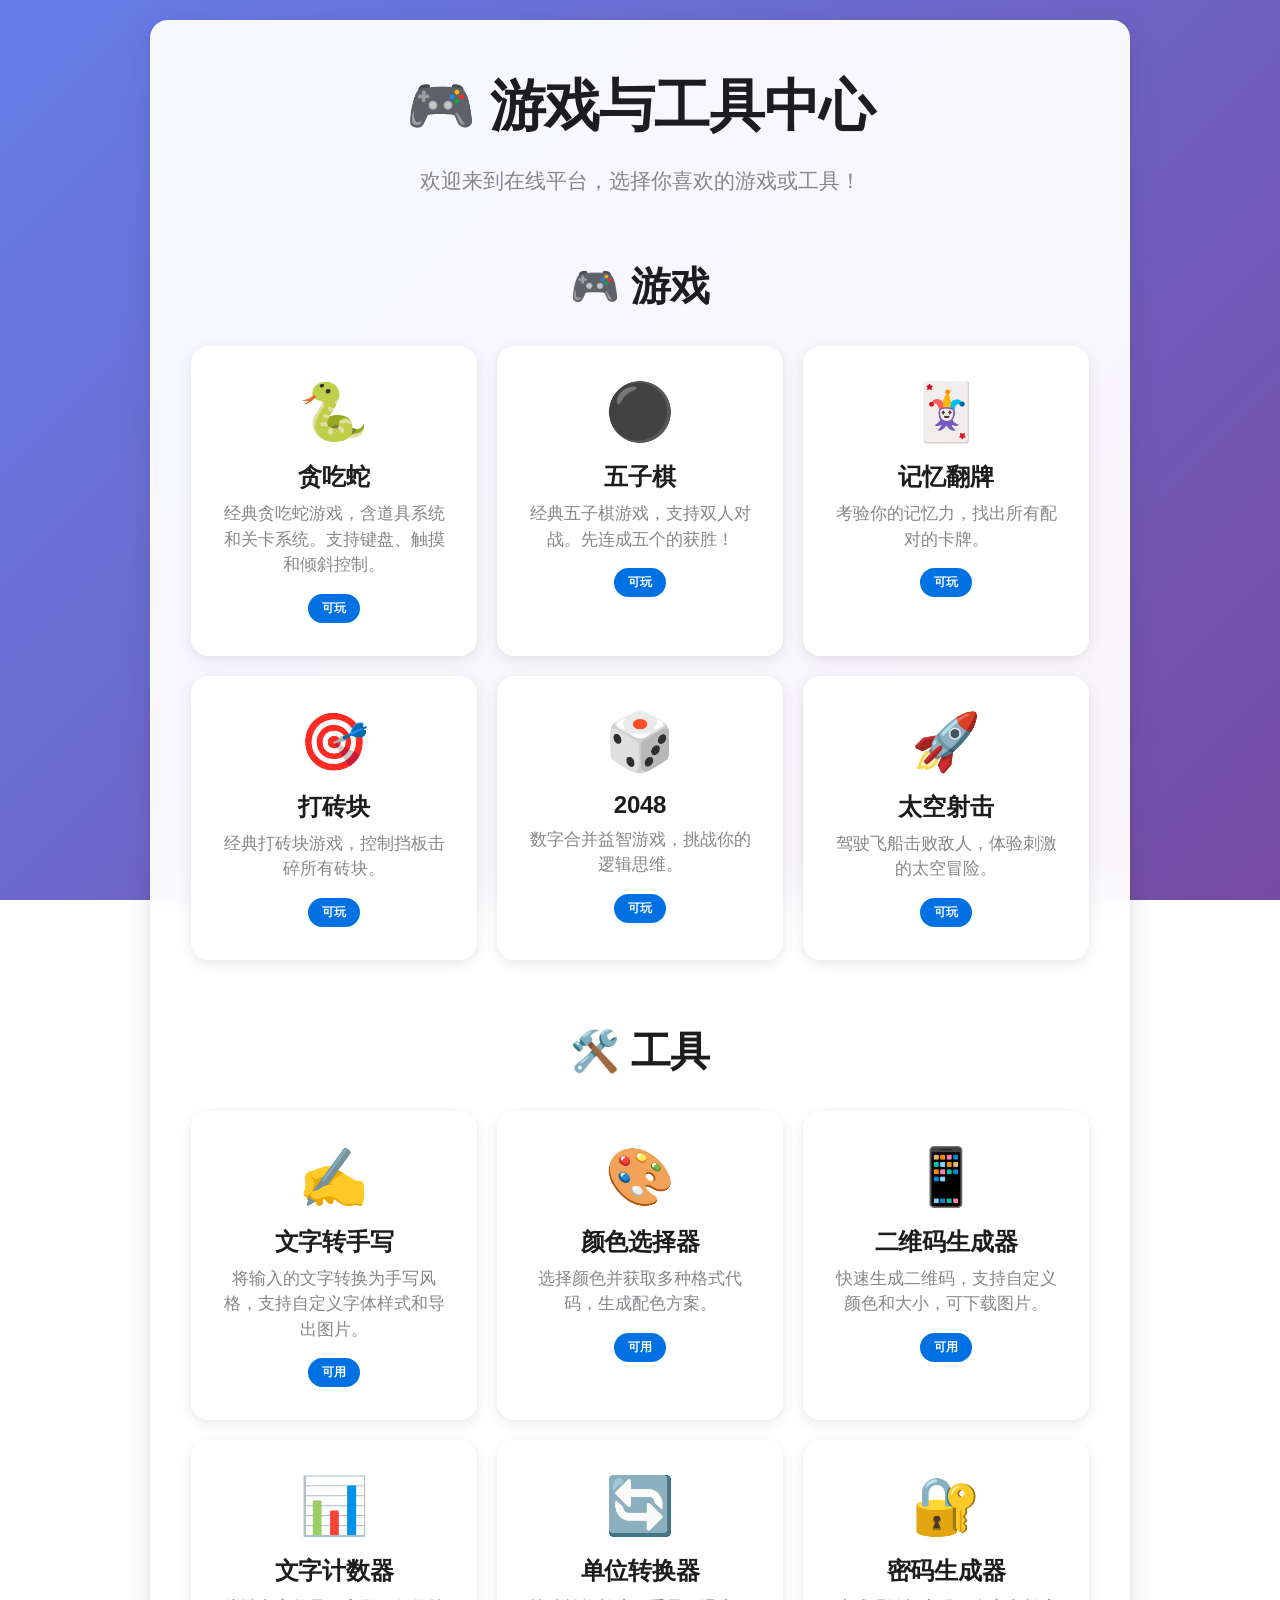
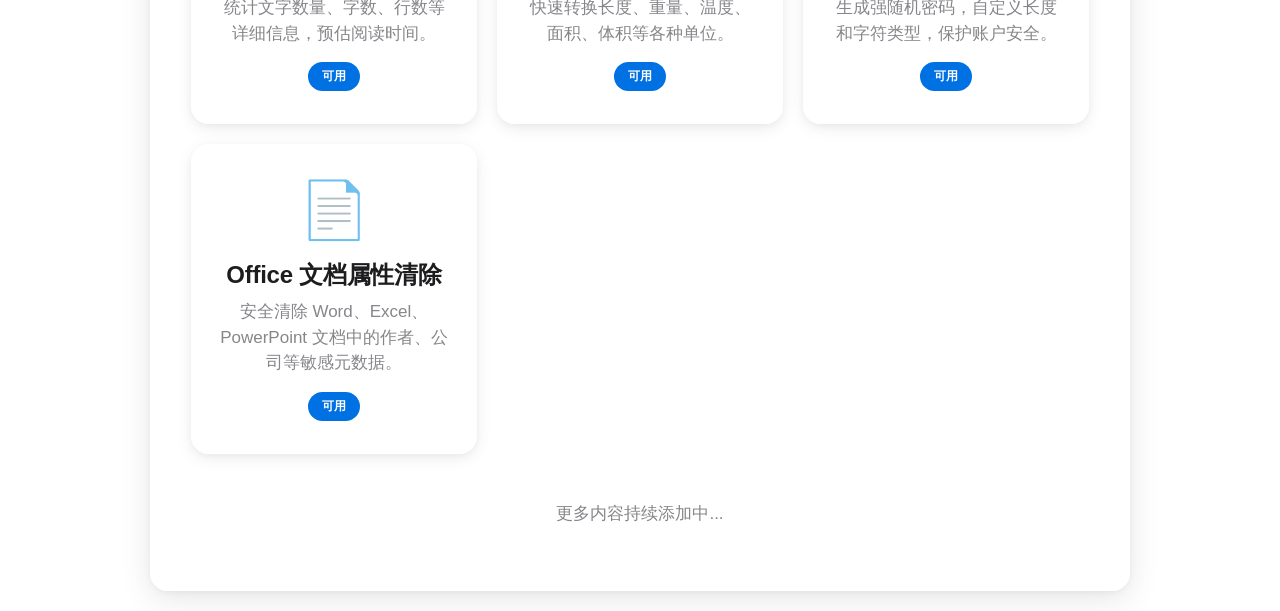
==== commit 2fd9d80e: "Add Office document properties cleaner tool Co-authored-by: shengfen132 <253146597+shengfen132@users" ====
--- a/index.html
+++ b/index.html
@@ -240,6 +240,13 @@
         <p>生成强随机密码，自定义长度和字符类型，保护账户安全。</p>
         <span class="game-status">可用</span>
       </a>
+      
+      <a href="officecleaner.html" class="game-card">
+        <div class="game-icon">📄</div>
+        <h2>Office 文档属性清除</h2>
+        <p>安全清除 Word、Excel、PowerPoint 文档中的作者、公司等敏感元数据。</p>
+        <span class="game-status">可用</span>
+      </a>
     </div>
     
     <p class="hint">更多内容持续添加中...</p>
